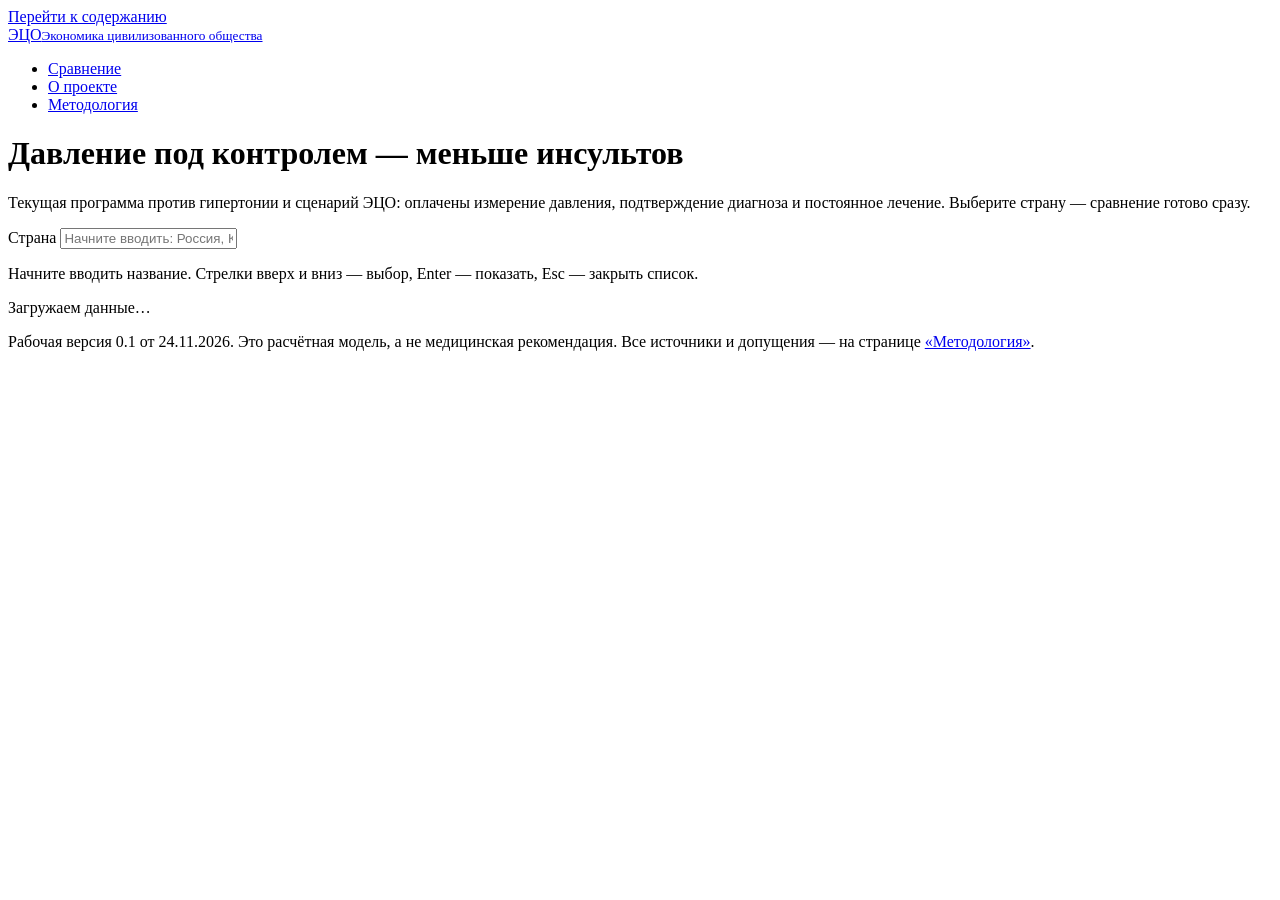
==== index.html @ 0f8b162a "Первая версия сайта ЭЦО" ====
<!doctype html>
<html lang="ru">
<head>
<meta charset="utf-8">
<meta name="viewport" content="width=device-width, initial-scale=1">
<title>Гипертония и инсульт: текущая программа и сценарий ЭЦО</title>
<meta name="description" content="Сравнение по странам: текущая программа против гипертонии и сценарий ЭЦО — скрининг давления, подтверждение диагноза и постоянное лечение для предотвращения инсультов.">
<link rel="icon" href="data:image/svg+xml,%3Csvg xmlns=%22http://www.w3.org/2000/svg%22 viewBox=%220 0 32 32%22%3E%3Crect width=%2232%22 height=%2232%22 rx=%226%22 fill=%22%230b5a55%22/%3E%3C/svg%3E">
<link rel="stylesheet" href="css/style.css">
</head>
<body>
<a class="skip" href="#main">Перейти к содержанию</a>
<header class="site">
  <div class="wrap">
    <a class="brand" href="index.html">ЭЦО<small>Экономика цивилизованного общества</small></a>
    <nav class="main" aria-label="Основное меню">
      <ul>
        <li><a href="index.html" aria-current="page">Сравнение</a></li>
        <li><a href="project.html">О проекте</a></li>
        <li><a href="method.html">Методология</a></li>
      </ul>
    </nav>
  </div>
</header>

<main id="main" class="wrap">
  <h1>Давление под контролем — меньше инсультов</h1>
  <p class="lead">Текущая программа против гипертонии и сценарий ЭЦО: оплачены измерение давления, подтверждение диагноза и постоянное лечение. Выберите страну — сравнение готово сразу.</p>

  <div class="picker" id="picker">
    <label for="country-input">Страна</label>
    <input id="country-input" type="text" role="combobox" autocomplete="off" spellcheck="false"
           aria-autocomplete="list" aria-expanded="false" aria-controls="country-list" aria-describedby="country-hint"
           placeholder="Начните вводить: Россия, Казахстан, Германия…">
    <p class="hint sr" id="country-hint">Начните вводить название. Стрелки вверх и вниз — выбор, Enter — показать, Esc — закрыть список.</p>
    <ul id="country-list" role="listbox" aria-label="Страны" hidden></ul>
    <ul class="quick" aria-label="Быстрый выбор"></ul>
  </div>


  <section id="result" aria-live="polite" aria-busy="true">
    <noscript><p class="notice">Для расчёта нужен JavaScript. Данные лежат в файле <a href="data/countries.json">data/countries.json</a>, методика — на странице <a href="method.html">«Методология»</a>.</p></noscript>
    <p>Загружаем данные…</p>
  </section>
</main>

<footer class="site">
  <div class="wrap">
    <p>Рабочая версия 0.1 от 24.11.2026. Это расчётная модель, а не медицинская рекомендация. Все источники и допущения — на странице <a href="method.html">«Методология»</a>.</p>
  </div>
</footer>
<script src="js/model.js"></script>
<script src="js/common.js"></script>
<script src="js/app.js"></script>
</body>
</html>
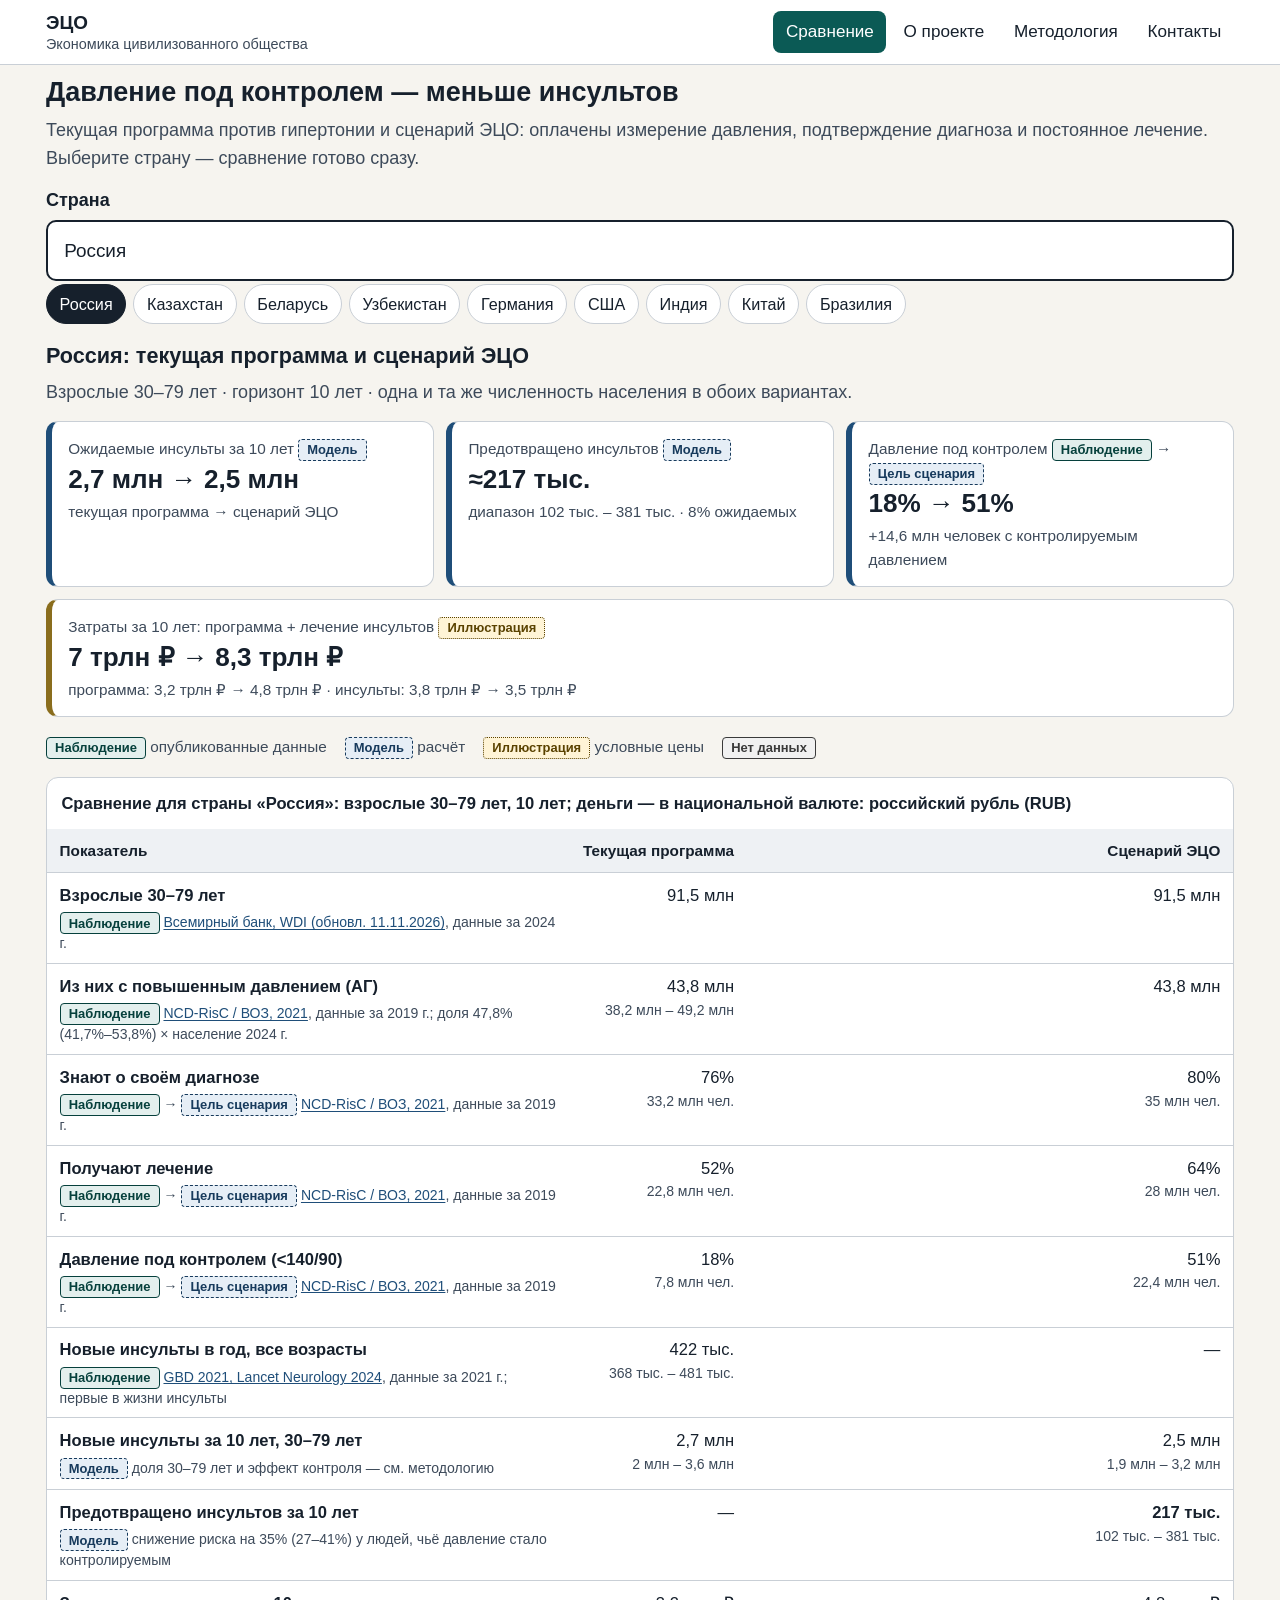
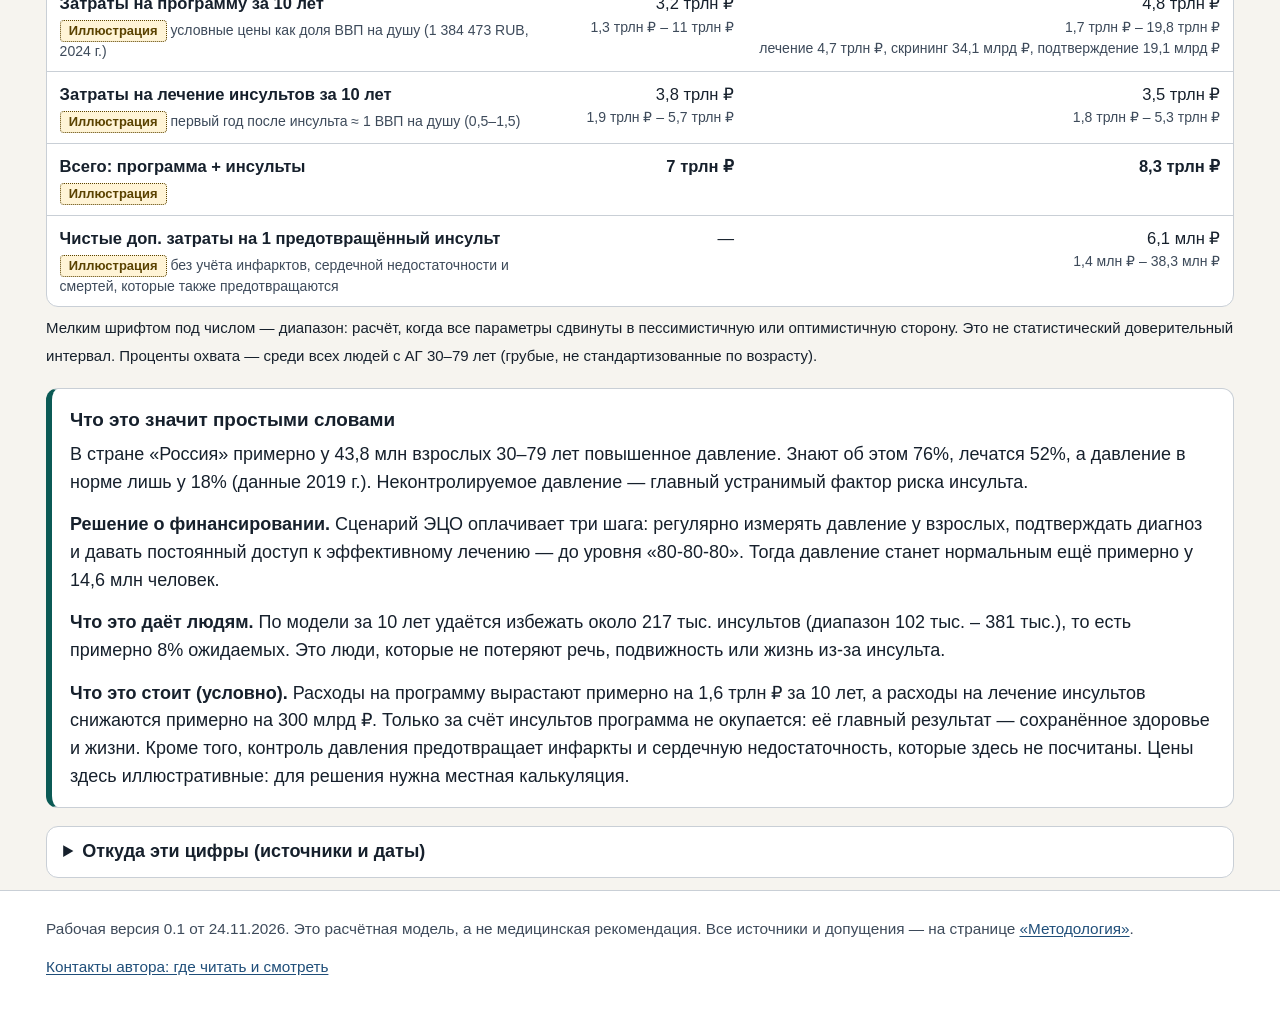
==== commit aff53b92: "Страница «Контакты»" ====
--- a/index.html
+++ b/index.html
@@ -18,6 +18,7 @@
         <li><a href="index.html" aria-current="page">Сравнение</a></li>
         <li><a href="project.html">О проекте</a></li>
         <li><a href="method.html">Методология</a></li>
+        <li><a href="contacts.html">Контакты</a></li>
       </ul>
     </nav>
   </div>
@@ -47,6 +48,7 @@
 <footer class="site">
   <div class="wrap">
     <p>Рабочая версия 0.1 от 24.11.2026. Это расчётная модель, а не медицинская рекомендация. Все источники и допущения — на странице <a href="method.html">«Методология»</a>.</p>
+    <p><a href="contacts.html">Контакты автора: где читать и смотреть</a></p>
   </div>
 </footer>
 <script src="js/model.js"></script>
--- a/css/style.css
+++ b/css/style.css
@@ -0,0 +1,150 @@
+:root{
+  --bg:#f6f4ef; --surface:#ffffff; --ink:#16202c; --muted:#3d4a5a; --line:#c9cfd6;
+  --accent:#0b5a55; --accent-ink:#ffffff; --accent-soft:#e3efed;
+  --eco:#1f4e79; --eco-soft:#e6eef6; --warn-soft:#fff4d6; --warn-ink:#5a4200;
+  --focus:#c2410c; --radius:12px;
+  font-size:112.5%;
+}
+*{box-sizing:border-box}
+html{-webkit-text-size-adjust:100%}
+body{margin:0;background:var(--bg);color:var(--ink);font-family:"Segoe UI",Roboto,"Noto Sans","Helvetica Neue",Arial,sans-serif;line-height:1.55}
+a{color:var(--eco);text-underline-offset:2px}
+a:hover{color:var(--accent)}
+:focus-visible{outline:3px solid var(--focus);outline-offset:2px}
+.skip{position:absolute;left:-9999px;top:0;background:var(--ink);color:#fff;padding:.5rem 1rem;z-index:10}
+.skip:focus{left:.5rem;top:.5rem}
+.wrap{max-width:68rem;margin:0 auto;padding:0 1rem}
+header.site{background:var(--surface);border-bottom:1px solid var(--line)}
+header.site .wrap{display:flex;flex-wrap:wrap;align-items:center;justify-content:space-between;gap:.5rem;padding-top:.6rem;padding-bottom:.6rem}
+.brand{font-weight:700;color:var(--ink);text-decoration:none;font-size:1.05rem;line-height:1.25}
+.brand small{display:block;font-weight:400;color:var(--muted);font-size:.8rem}
+nav.main ul{list-style:none;margin:0;padding:0;display:flex;gap:.25rem;flex-wrap:wrap}
+nav.main a{display:block;padding:.45rem .7rem;border-radius:8px;text-decoration:none;color:var(--ink);font-size:.95rem}
+nav.main a[aria-current="page"]{background:var(--accent);color:var(--accent-ink)}
+main{padding:1rem 0 3rem}
+h1{font-size:1.5rem;line-height:1.25;margin:.6rem 0 .4rem}
+h2{font-size:1.2rem;line-height:1.3;margin:1.6rem 0 .5rem}
+h3{font-size:1.05rem;margin:1.2rem 0 .4rem}
+p{margin:.4rem 0 .8rem}
+.lead{color:var(--muted);margin-top:0}
+.card{background:var(--surface);border:1px solid var(--line);border-radius:var(--radius);padding:1rem}
+/* selector */
+.picker{position:relative;margin:.8rem 0 1rem}
+.picker label{display:block;font-weight:600;margin-bottom:.3rem}
+.picker input{width:100%;font:inherit;font-size:1.05rem;padding:.75rem .9rem;border:2px solid var(--ink);border-radius:10px;background:var(--surface);color:var(--ink)}
+.picker input:focus{outline:3px solid var(--focus);outline-offset:1px}
+.picker .hint{font-size:.85rem;color:var(--muted);margin:.3rem 0 0}
+[role="listbox"]{position:absolute;z-index:5;left:0;right:0;max-height:22rem;overflow:auto;margin:.25rem 0 0;padding:.25rem;list-style:none;background:var(--surface);border:2px solid var(--ink);border-radius:10px;box-shadow:0 8px 24px rgba(0,0,0,.12)}
+[role="listbox"][hidden]{display:none}
+[role="option"]{display:flex;justify-content:space-between;gap:.5rem;align-items:center;padding:.55rem .6rem;border-radius:6px;cursor:pointer}
+[role="option"][aria-selected="true"]{background:var(--accent);color:var(--accent-ink)}
+[role="option"] .st{font-size:.75rem;white-space:nowrap;border:1px solid currentColor;border-radius:999px;padding:.05rem .45rem}
+.grp{font-size:.75rem;text-transform:uppercase;letter-spacing:.05em;color:var(--muted);padding:.4rem .6rem .2rem}
+.quick{display:flex;flex-wrap:wrap;gap:.4rem;margin:.2rem 0 0;padding:0;list-style:none}
+.quick button{font:inherit;font-size:.9rem;padding:.35rem .7rem;border-radius:999px;border:1px solid var(--line);background:var(--surface);color:var(--ink);cursor:pointer}
+.quick button[aria-pressed="true"]{background:var(--ink);color:#fff;border-color:var(--ink)}
+/* badges */
+.b{display:inline-block;font-size:.72rem;font-weight:600;line-height:1.2;padding:.12rem .45rem;border-radius:4px;vertical-align:middle;white-space:nowrap}
+.b-obs{background:var(--accent-soft);color:#06403c;border:1.5px solid #06403c}
+.b-mod{background:var(--eco-soft);color:#173a5c;border:1.5px dashed #173a5c}
+.b-ill{background:var(--warn-soft);color:var(--warn-ink);border:1.5px dotted var(--warn-ink)}
+.b-miss{background:#f1f1f1;color:#3a3a3a;border:1.5px solid #3a3a3a}
+.legend{display:flex;flex-wrap:wrap;gap:.5rem 1rem;font-size:.85rem;color:var(--muted);margin:.4rem 0 1rem}
+/* results */
+.res-head h2{margin-top:.4rem}
+.kpis{display:grid;grid-template-columns:1fr;gap:.7rem;margin:.6rem 0 1rem}
+@media(min-width:40rem){.kpis{grid-template-columns:repeat(3,1fr)}}
+.kpi{background:var(--surface);border:1px solid var(--line);border-left:6px solid var(--eco);border-radius:var(--radius);padding:.8rem .9rem}
+.kpi .t{font-size:.85rem;color:var(--muted);margin:0 0 .2rem}
+.kpi .v{font-size:1.45rem;font-weight:700;line-height:1.2;margin:0}
+.kpi .s{font-size:.85rem;margin:.25rem 0 0;color:var(--muted)}
+.tablewrap{overflow-x:auto;background:var(--surface);border:1px solid var(--line);border-radius:var(--radius)}
+table{border-collapse:collapse;width:100%;min-width:34rem;font-size:.92rem}
+caption{text-align:left;padding:.7rem .8rem;font-weight:600}
+th,td{padding:.55rem .7rem;border-top:1px solid var(--line);text-align:left;vertical-align:top}
+thead th{background:#eef1f4;border-top:none;font-size:.85rem}
+td.num,th.num{text-align:right;font-variant-numeric:tabular-nums;white-space:nowrap}
+tbody th{font-weight:600}
+td .rng{display:block;font-size:.78rem;color:var(--muted)}
+.explain{background:var(--surface);border:1px solid var(--line);border-left:6px solid var(--accent);border-radius:var(--radius);padding:.9rem 1rem;margin:1rem 0}
+.explain p:last-child{margin-bottom:0}
+.notice{background:var(--warn-soft);color:var(--warn-ink);border:1px solid #d9c27a;border-radius:var(--radius);padding:.8rem 1rem;margin:1rem 0}
+.notice strong{color:#3d2d00}
+.missing{background:#f3f3f3;border:2px dashed #555;border-radius:var(--radius);padding:1rem;margin:1rem 0}
+details{background:var(--surface);border:1px solid var(--line);border-radius:var(--radius);padding:.6rem .9rem;margin:.7rem 0}
+summary{cursor:pointer;font-weight:600}
+dl.src{margin:.4rem 0}
+dl.src dt{font-weight:600;margin-top:.5rem}
+dl.src dd{margin:0 0 0 0;color:var(--muted);font-size:.9rem}
+ol.refs li{margin:.35rem 0;font-size:.92rem}
+.placeholder{background:repeating-linear-gradient(135deg,#fffaf0,#fffaf0 10px,#fff4dc 10px,#fff4dc 20px);border:2px dashed #8a6d1d;border-radius:var(--radius);padding:1rem;color:#4a3800}
+.placeholder::before{content:"Место для текста автора";display:block;font-weight:700;font-size:.8rem;text-transform:uppercase;letter-spacing:.05em;margin-bottom:.3rem}
+.formula{font-family:ui-monospace,"Cascadia Mono","DejaVu Sans Mono",monospace;background:#eef1f4;border-radius:8px;padding:.7rem .9rem;overflow-x:auto;font-size:.88rem;line-height:1.6}
+footer.site{border-top:1px solid var(--line);background:var(--surface);font-size:.85rem;color:var(--muted)}
+footer.site .wrap{padding-top:1rem;padding-bottom:1.5rem}
+.sr{position:absolute;width:1px;height:1px;overflow:hidden;clip:rect(0 0 0 0);white-space:nowrap}
+@media print{.picker,nav.main,.skip{display:none}}
+/* компактная мобильная раскладка */
+th .meta{display:block;font-weight:400;font-size:.78rem;color:var(--muted);margin-top:.2rem;line-height:1.35}
+table{min-width:0}
+@media(max-width:40rem){
+  :root{font-size:106%}
+  header.site .wrap{flex-wrap:nowrap;padding-top:.4rem;padding-bottom:.4rem}
+  .brand small{display:none}
+  nav.main a{padding:.4rem .5rem;font-size:.88rem}
+  h1{font-size:1.25rem;margin:.4rem 0 .2rem}
+  .lead{font-size:.92rem;margin-bottom:.3rem}
+  .picker{margin:.4rem 0 .6rem}
+  .picker label{margin-bottom:.15rem}
+  .picker input{padding:.55rem .75rem}
+  .quick{flex-wrap:nowrap;overflow-x:auto;padding-bottom:.3rem;margin-top:.4rem;-webkit-overflow-scrolling:touch}
+  .quick button{white-space:nowrap;font-size:.85rem;padding:.3rem .6rem}
+  .res-head h2{font-size:1.08rem;margin:.2rem 0 .1rem}
+  .res-head .lead{font-size:.82rem}
+  .kpis{grid-template-columns:1fr 1fr;gap:.45rem;margin:.4rem 0 .7rem}
+  .kpi{padding:.5rem .6rem;border-left-width:4px}
+  .kpi:first-child{grid-column:1 / -1}
+  .kpi .t{font-size:.76rem}
+  .kpi .v{font-size:1.12rem}
+  .kpi .s{font-size:.74rem}
+  .legend{font-size:.74rem;gap:.3rem .7rem;margin:.3rem 0 .5rem}
+  table{font-size:.82rem}
+  th,td{padding:.45rem .45rem}
+  caption{font-size:.85rem;padding:.55rem .5rem}
+  thead th{font-size:.76rem}
+  td.num{white-space:normal}
+}
+.kpi-cost{border-left-color:#8a6d1d}
+@media(min-width:40rem){.kpi-wide{grid-column:1 / -1}}
+@media(max-width:40rem){.kpi-wide{grid-column:1 / -1}}
+@media(max-width:40rem){
+  table{table-layout:fixed;width:100%}
+  thead th:first-child{width:42%}
+  th,td{overflow-wrap:anywhere;hyphens:auto}
+  .tablewrap{overflow-x:visible}
+}
+@media(max-width:40rem){ th.num{white-space:normal} }
+main{overflow-wrap:break-word}
+ol.refs a, dl.src a{overflow-wrap:anywhere;word-break:break-word}
+.formula{white-space:normal;overflow-wrap:anywhere}
+@media(max-width:40rem){ td .b, th .b{white-space:normal} #params-table thead th:first-child{width:34%} #params-table td.num{font-size:.78rem} }
+/* таблица параметров на «Методологии»: горизонтальная прокрутка на узких экранах */
+@media(max-width:40rem){
+  #params-table .tablewrap{overflow-x:auto;-webkit-overflow-scrolling:touch}
+  #params-table table{table-layout:auto;min-width:36rem}
+  #params-table thead th:first-child{width:auto}
+  #params-table th,#params-table td{overflow-wrap:normal;hyphens:manual}
+}
+/* страница «О проекте» */
+.prose{max-width:46rem}
+.quote{margin:.6rem 0 1rem;padding:.8rem 1rem;background:var(--surface);border-left:6px solid var(--accent);border-radius:var(--radius)}
+.quote p{margin:0 0 .4rem;font-size:1.02rem}
+.quote footer{font-size:.85rem;color:var(--muted)}
+.chain{background:var(--eco-soft);color:#173a5c;border-radius:10px;padding:.7rem .9rem;font-weight:600}
+ol.vols{list-style:none;padding:0;margin:.4rem 0}
+ol.vols li{padding:.4rem 0;border-top:1px solid var(--line);font-size:.93rem}
+ol.vols .vol{font-weight:700;margin-right:.25rem}
+.cta{display:inline-block;background:var(--accent);color:var(--accent-ink);text-decoration:none;padding:.6rem 1rem;border-radius:10px;font-weight:600}
+.cta:hover{color:#fff;background:#084844}
+.vol26{background:var(--surface);border:1px solid var(--line);border-radius:var(--radius);padding:.7rem .9rem}
+ol.vols .sub{color:var(--muted)}
